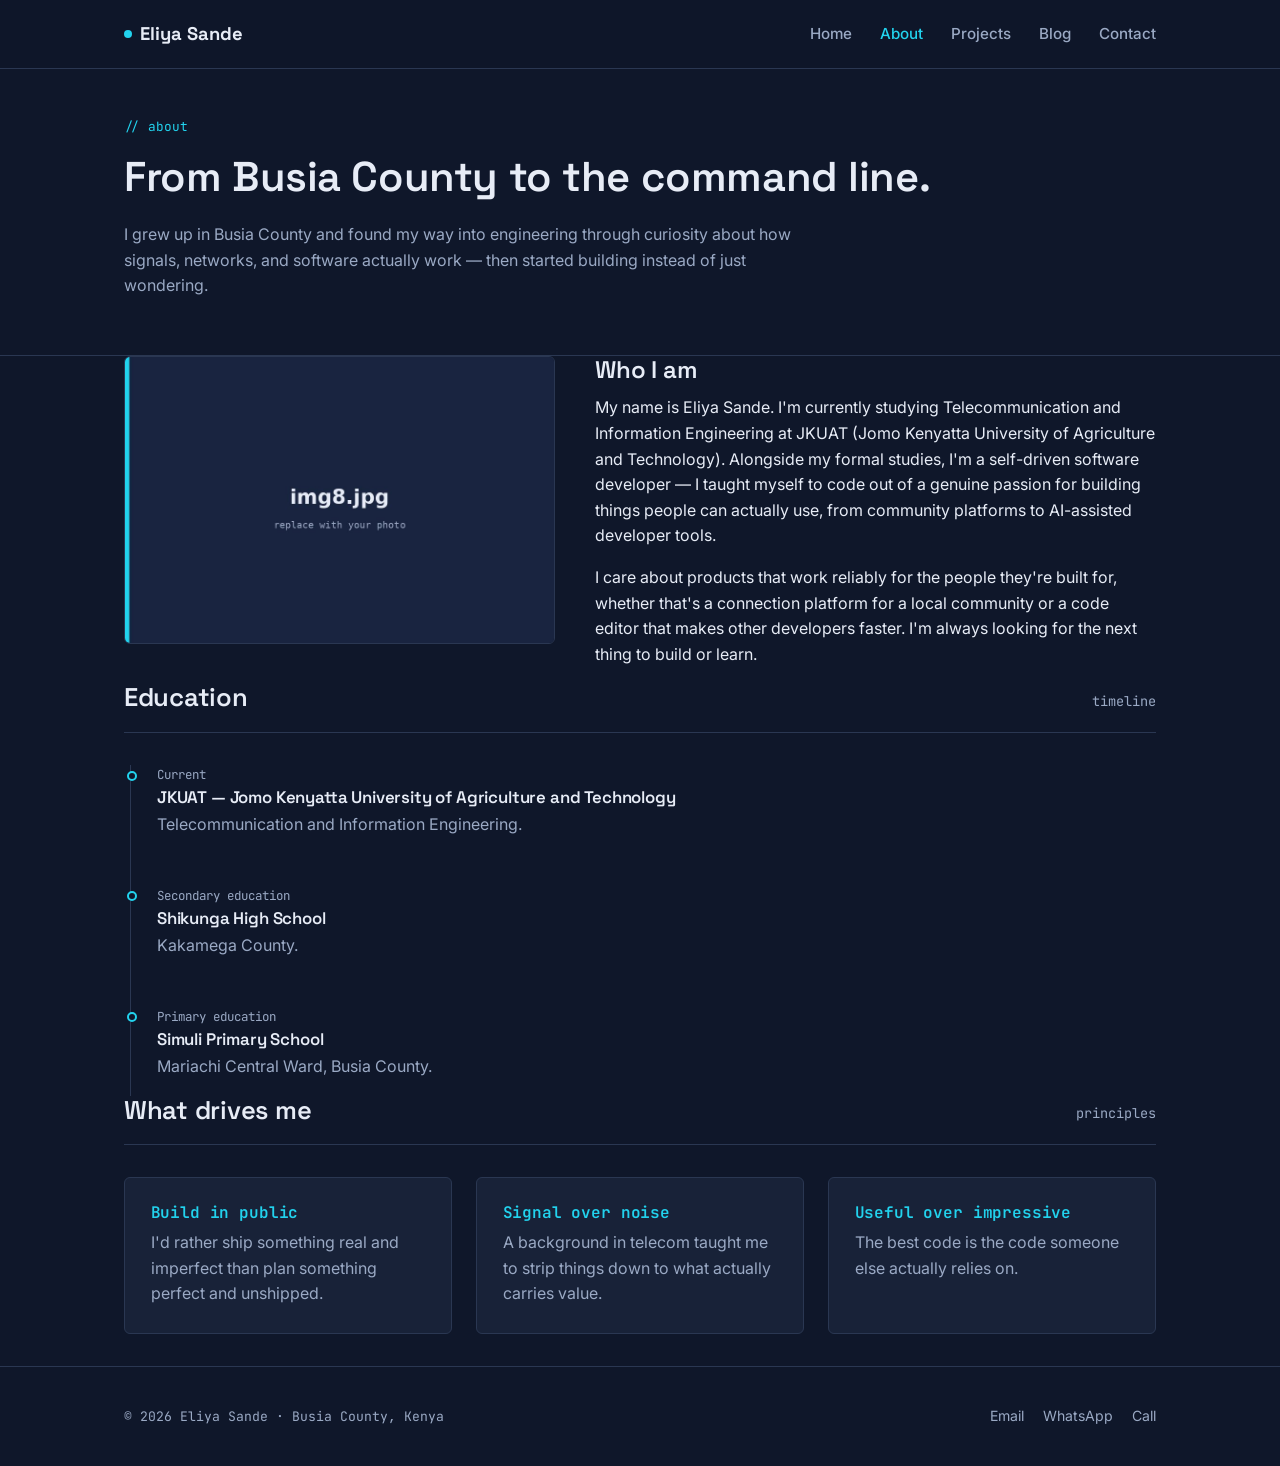
==== about.html @ fcd1281d "Build portfolio, blog, and PWA site" ====
<!DOCTYPE html>
<html lang="en">
<head>
<meta charset="UTF-8">
<meta name="viewport" content="width=device-width, initial-scale=1.0">
<title>About — Eliya Sande</title>
<meta name="description" content="About Eliya Sande: education, background, and passion for coding.">
<meta name="theme-color" content="#0F172A">
<link rel="manifest" href="manifest.json">
<link rel="icon" href="icons/favicon-32.png">
<link rel="apple-touch-icon" href="icons/apple-touch-icon.png">
<link rel="stylesheet" href="css/style.css">
</head>
<body>

<header class="site-header">
  <div class="wrap">
    <a href="index.html" class="brand"><span class="pulse"></span>Eliya Sande</a>
    <button class="nav-toggle" aria-label="Toggle menu" aria-expanded="false">☰</button>
    <nav class="primary-nav">
      <ul>
        <li><a href="index.html">Home</a></li>
        <li><a href="about.html" aria-current="page">About</a></li>
        <li><a href="projects.html">Projects</a></li>
        <li><a href="blog.html">Blog</a></li>
        <li><a href="contact.html">Contact</a></li>
      </ul>
    </nav>
  </div>
</header>

<main>
  <section class="page-hero">
    <div class="wrap">
      <p class="eyebrow">// about</p>
      <h1>From Busia County to the command line.</h1>
      <p class="lede dim">I grew up in Busia County and found my way into engineering through curiosity about how signals, networks, and software actually work — then started building instead of just wondering.</p>
    </div>
  </section>

  <section class="wrap">
    <div class="grid" style="grid-template-columns: 1fr 1.3fr; gap:2.5rem;">
      <div>
        <img src="images/img8.jpg" alt="Eliya Sande" style="border-radius:6px; border:1px solid var(--line);" loading="lazy">
      </div>
      <div>
        <h2>Who I am</h2>
        <p>My name is Eliya Sande. I'm currently studying Telecommunication and Information Engineering at JKUAT (Jomo Kenyatta University of Agriculture and Technology). Alongside my formal studies, I'm a self-driven software developer — I taught myself to code out of a genuine passion for building things people can actually use, from community platforms to AI-assisted developer tools.</p>
        <p>I care about products that work reliably for the people they're built for, whether that's a connection platform for a local community or a code editor that makes other developers faster. I'm always looking for the next thing to build or learn.</p>
      </div>
    </div>
  </section>

  <section class="wrap">
    <div class="section-head">
      <h2>Education</h2>
      <span class="section-num">timeline</span>
    </div>
    <div class="timeline">
      <div class="timeline-item">
        <div class="when">Current</div>
        <h3>JKUAT — Jomo Kenyatta University of Agriculture and Technology</h3>
        <p class="dim">Telecommunication and Information Engineering.</p>
      </div>
      <div class="timeline-item">
        <div class="when">Secondary education</div>
        <h3>Shikunga High School</h3>
        <p class="dim">Kakamega County.</p>
      </div>
      <div class="timeline-item">
        <div class="when">Primary education</div>
        <h3>Simuli Primary School</h3>
        <p class="dim">Mariachi Central Ward, Busia County.</p>
      </div>
    </div>
  </section>

  <section class="wrap">
    <div class="section-head">
      <h2>What drives me</h2>
      <span class="section-num">principles</span>
    </div>
    <div class="grid grid-3">
      <div class="card">
        <h3 class="mono" style="color:var(--cyan); font-size:1rem;">Build in public</h3>
        <p class="dim" style="margin-bottom:0;">I'd rather ship something real and imperfect than plan something perfect and unshipped.</p>
      </div>
      <div class="card">
        <h3 class="mono" style="color:var(--cyan); font-size:1rem;">Signal over noise</h3>
        <p class="dim" style="margin-bottom:0;">A background in telecom taught me to strip things down to what actually carries value.</p>
      </div>
      <div class="card">
        <h3 class="mono" style="color:var(--cyan); font-size:1rem;">Useful over impressive</h3>
        <p class="dim" style="margin-bottom:0;">The best code is the code someone else actually relies on.</p>
      </div>
    </div>
  </section>
</main>

<footer class="site-footer">
  <div class="wrap">
    <span class="copy">© 2026 Eliya Sande · Busia County, Kenya</span>
    <div class="foot-links">
      <a href="mailto:eliyasande65@gmail.com">Email</a>
      <a href="https://wa.me/254714104737" target="_blank" rel="noopener">WhatsApp</a>
      <a href="tel:+254714104737">Call</a>
    </div>
  </div>
</footer>

<div class="install-banner" id="installBanner">
  <p>Install this site as an app for quick offline access.</p>
  <button class="btn btn-primary" id="installBtn">Install</button>
  <button class="install-dismiss" id="installDismiss" aria-label="Dismiss">✕</button>
</div>

<script src="js/main.js"></script>
</body>
</html>
---- css/style.css ----
/* ============================================================
   Eliya Sande — design tokens
   Palette: deep signal-navy base, cyan "carrier wave" accent,
   warm ember accent used sparingly for CTAs.
   Type: Space Grotesk (display) / Inter (body) / JetBrains Mono (data)
   ============================================================ */

@import url('https://fonts.googleapis.com/css2?family=Space+Grotesk:wght@500;600;700&family=Inter:wght@400;500;600&family=JetBrains+Mono:wght@400;500&display=swap');

:root{
  --ink:        #0B1220;
  --navy:       #0F172A;
  --navy-2:     #141E33;
  --panel:      #182238;
  --line:       #2A3752;
  --text:       #E7ECF6;
  --text-dim:   #9AA9C4;
  --cyan:       #22D3EE;
  --cyan-dim:   #0E7490;
  --ember:      #F97316;
  --green:      #34D399;

  --font-display: 'Space Grotesk', sans-serif;
  --font-body: 'Inter', sans-serif;
  --font-mono: 'JetBrains Mono', monospace;

  --max: 1080px;
  --radius: 6px;
}

*, *::before, *::after{ box-sizing: border-box; }

html{ scroll-behavior: smooth; }

body{
  margin:0;
  background: var(--navy);
  color: var(--text);
  font-family: var(--font-body);
  font-size: 16px;
  line-height: 1.6;
  -webkit-font-smoothing: antialiased;
}

img{ max-width:100%; display:block; }

a{ color: var(--cyan); text-decoration: none; }
a:hover{ text-decoration: underline; }

h1,h2,h3,h4{
  font-family: var(--font-display);
  font-weight: 600;
  line-height: 1.15;
  margin: 0 0 .5em;
  letter-spacing: -0.01em;
}

p{ margin: 0 0 1em; max-width: 68ch; color: var(--text); }
.dim{ color: var(--text-dim); }

.mono{ font-family: var(--font-mono); }

.wrap{
  max-width: var(--max);
  margin: 0 auto;
  padding: 0 24px;
}

:focus-visible{
  outline: 2px solid var(--cyan);
  outline-offset: 3px;
}

@media (prefers-reduced-motion: reduce){
  *{ animation-duration: 0.001ms !important; animation-iteration-count: 1 !important; transition-duration: 0.001ms !important; scroll-behavior: auto !important; }
}

/* ---------------- Header / Nav ---------------- */
.site-header{
  border-bottom: 1px solid var(--line);
  position: sticky;
  top: 0;
  background: rgba(15, 23, 42, 0.9);
  backdrop-filter: blur(8px);
  z-index: 50;
}
.site-header .wrap{
  display:flex;
  align-items:center;
  justify-content:space-between;
  height: 68px;
}
.brand{
  font-family: var(--font-display);
  font-weight: 700;
  font-size: 1.15rem;
  color: var(--text);
  display:flex;
  align-items:center;
  gap:.5rem;
}
.brand:hover{ text-decoration:none; }
.brand .pulse{
  width:8px; height:8px; border-radius:50%;
  background: var(--cyan);
  box-shadow: 0 0 0 0 rgba(34,211,238,.6);
  animation: pulse 2.4s infinite;
}
@keyframes pulse{
  0%{ box-shadow: 0 0 0 0 rgba(34,211,238,.5); }
  70%{ box-shadow: 0 0 0 8px rgba(34,211,238,0); }
  100%{ box-shadow: 0 0 0 0 rgba(34,211,238,0); }
}
nav.primary-nav ul{
  list-style:none;
  display:flex;
  gap: 1.75rem;
  margin:0; padding:0;
}
nav.primary-nav a{
  color: var(--text-dim);
  font-size: .95rem;
  font-weight: 500;
}
nav.primary-nav a:hover, nav.primary-nav a[aria-current="page"]{
  color: var(--text);
  text-decoration:none;
}
nav.primary-nav a[aria-current="page"]{
  color: var(--cyan);
}
.nav-toggle{
  display:none;
  background:none;
  border:1px solid var(--line);
  border-radius: var(--radius);
  color: var(--text);
  width:40px; height:40px;
  font-size: 1.2rem;
  cursor:pointer;
}

@media (max-width: 720px){
  nav.primary-nav{
    position:absolute;
    top:68px; left:0; right:0;
    background: var(--navy-2);
    border-bottom: 1px solid var(--line);
    display:none;
  }
  nav.primary-nav.open{ display:block; }
  nav.primary-nav ul{
    flex-direction:column;
    padding: 1rem 24px 1.5rem;
    gap: 1rem;
  }
  .nav-toggle{ display:block; }
}

/* ---------------- Buttons ---------------- */
.btn{
  display:inline-flex;
  align-items:center;
  gap:.5rem;
  padding: .7rem 1.2rem;
  border-radius: var(--radius);
  font-weight: 600;
  font-size: .95rem;
  border: 1px solid transparent;
  cursor:pointer;
}
.btn:hover{ text-decoration:none; }
.btn-primary{
  background: var(--cyan);
  color: #04222B;
}
.btn-primary:hover{ background:#3fdcf5; }
.btn-outline{
  border-color: var(--line);
  color: var(--text);
}
.btn-outline:hover{ border-color: var(--cyan); color: var(--cyan); }
.btn-ember{
  background: var(--ember);
  color: #2B1200;
}
.btn-ember:hover{ background:#fb8b3d; }

/* ---------------- Hero ---------------- */
.hero{
  padding: 4.5rem 0 3.5rem;
  border-bottom: 1px solid var(--line);
  position:relative;
  overflow:hidden;
}
.hero .wrap{
  display:grid;
  grid-template-columns: 1.1fr .9fr;
  gap: 3rem;
  align-items:center;
}
.eyebrow{
  font-family: var(--font-mono);
  font-size: .8rem;
  color: var(--cyan);
  margin-bottom: 1rem;
}
.hero h1{
  font-size: clamp(2.1rem, 4.5vw, 3.2rem);
}
.hero .lede{
  font-size: 1.1rem;
  color: var(--text-dim);
  max-width: 46ch;
}
.hero-actions{
  display:flex;
  gap: .9rem;
  flex-wrap:wrap;
  margin-top: 1.6rem;
}
.hero-wave{
  width:100%;
  height:auto;
}
@media (max-width: 820px){
  .hero .wrap{ grid-template-columns: 1fr; }
  .hero-visual{ order:-1; }
}

/* ---------------- Sections ---------------- */
section{ padding: 3.5rem 0; }
.section-head{
  display:flex;
  justify-content:space-between;
  align-items:flex-end;
  gap:1rem;
  margin-bottom: 2rem;
  border-bottom: 1px solid var(--line);
  padding-bottom: 1.2rem;
}
.section-head h2{ margin:0; font-size: 1.6rem; }
.section-num{
  font-family: var(--font-mono);
  color: var(--text-dim);
  font-size: .85rem;
}

/* ---------------- Cards / grid ---------------- */
.grid{
  display:grid;
  gap: 1.5rem;
}
.grid-3{ grid-template-columns: repeat(3, 1fr); }
.grid-2{ grid-template-columns: repeat(2, 1fr); }
@media (max-width: 820px){
  .grid-3, .grid-2{ grid-template-columns: 1fr; }
}

.card{
  border: 1px solid var(--line);
  border-radius: var(--radius);
  background: var(--panel);
  padding: 1.6rem;
}

.project-card{
  border: 1px solid var(--line);
  border-radius: var(--radius);
  background: var(--panel);
  overflow:hidden;
  display:flex;
  flex-direction:column;
}
.project-card img{
  aspect-ratio: 16/9;
  object-fit: cover;
  border-bottom: 1px solid var(--line);
  background: var(--navy-2);
}
.project-card .body{ padding: 1.4rem; display:flex; flex-direction:column; gap:.6rem; flex:1; }
.tag-row{ display:flex; flex-wrap:wrap; gap:.4rem; margin: .4rem 0 .2rem; }
.tag{
  font-family: var(--font-mono);
  font-size: .72rem;
  color: var(--cyan);
  border: 1px solid var(--cyan-dim);
  border-radius: 4px;
  padding: .15rem .5rem;
}
.status{
  font-family: var(--font-mono);
  font-size: .72rem;
  color: var(--green);
  display:flex; align-items:center; gap:.4rem;
}
.status::before{
  content:"";
  width:6px; height:6px; border-radius:50%;
  background: var(--green);
}

/* ---------------- Gallery ---------------- */
.gallery{
  display:grid;
  grid-template-columns: repeat(5, 1fr);
  gap: 10px;
}
.gallery img{
  width:100%; height: 140px;
  object-fit: cover;
  border-radius: 4px;
  border: 1px solid var(--line);
  background: var(--navy-2);
}
@media (max-width: 720px){
  .gallery{ grid-template-columns: repeat(2, 1fr); }
}

/* ---------------- Timeline (about) ---------------- */
.timeline{
  border-left: 1px solid var(--line);
  margin-left: .4rem;
  padding-left: 1.6rem;
  display:flex;
  flex-direction:column;
  gap: 2rem;
}
.timeline-item{ position:relative; }
.timeline-item::before{
  content:"";
  position:absolute;
  left: -1.85rem;
  top: .35rem;
  width:10px; height:10px;
  border-radius:50%;
  background: var(--navy);
  border: 2px solid var(--cyan);
}
.timeline-item .when{
  font-family: var(--font-mono);
  font-size: .78rem;
  color: var(--text-dim);
}
.timeline-item h3{ font-size: 1.05rem; margin: .2rem 0 .3rem; }

/* ---------------- Blog ---------------- */
.post-list{ display:flex; flex-direction:column; }
.post-row{
  display:grid;
  grid-template-columns: 130px 1fr;
  gap: 1.4rem;
  padding: 1.6rem 0;
  border-bottom: 1px solid var(--line);
}
.post-row:first-child{ padding-top:0; }
.post-row .date{
  font-family: var(--font-mono);
  color: var(--text-dim);
  font-size: .82rem;
  padding-top: .2rem;
}
.post-row h3{ margin: 0 0 .4rem; font-size: 1.25rem; }
.post-full{
  border-bottom: 1px solid var(--line);
  padding-bottom: 2.5rem;
  margin-bottom: 2.5rem;
}
.post-full:last-child{ border-bottom:none; margin-bottom:0; padding-bottom:0; }

/* ---------------- Contact ---------------- */
.contact-grid{
  display:grid;
  grid-template-columns: repeat(3, 1fr);
  gap: 1.4rem;
}
@media (max-width: 820px){ .contact-grid{ grid-template-columns: 1fr; } }
.contact-card{
  border: 1px solid var(--line);
  border-radius: var(--radius);
  padding: 1.6rem;
  background: var(--panel);
  display:flex;
  flex-direction:column;
  gap: .6rem;
}
.contact-card .icon{
  width: 38px; height:38px;
  display:flex; align-items:center; justify-content:center;
  border-radius: 50%;
  border: 1px solid var(--cyan-dim);
  color: var(--cyan);
  font-family: var(--font-mono);
  font-size: 1.1rem;
}
.contact-card h3{ font-size: 1.05rem; margin: .2rem 0 0; }
.contact-card a{ font-weight:600; }

form.inquiry{
  display:grid;
  gap: 1rem;
  max-width: 560px;
}
form.inquiry label{
  display:block;
  font-size: .85rem;
  color: var(--text-dim);
  margin-bottom: .35rem;
}
form.inquiry input, form.inquiry textarea{
  width:100%;
  background: var(--navy-2);
  border: 1px solid var(--line);
  border-radius: var(--radius);
  color: var(--text);
  padding: .7rem .8rem;
  font-family: var(--font-body);
  font-size: .95rem;
}
form.inquiry input:focus, form.inquiry textarea:focus{
  outline: none;
  border-color: var(--cyan);
}
.form-note{ font-size: .82rem; color: var(--text-dim); margin-top:.5rem; }

/* ---------------- PWA install banner ---------------- */
.install-banner{
  position: fixed;
  left: 16px; right: 16px; bottom: 16px;
  max-width: 480px;
  margin: 0 auto;
  background: var(--panel);
  border: 1px solid var(--cyan-dim);
  border-radius: var(--radius);
  padding: 1rem 1.1rem;
  display:none;
  align-items:center;
  gap: .9rem;
  z-index: 100;
  box-shadow: 0 12px 30px rgba(0,0,0,.35);
}
.install-banner.show{ display:flex; }
.install-banner p{ margin:0; font-size: .88rem; flex:1; }
.install-banner button{ flex-shrink:0; }
.install-dismiss{
  background:none; border:none; color: var(--text-dim);
  font-size: 1rem; cursor:pointer; padding: .2rem .4rem;
}

/* ---------------- Footer ---------------- */
footer.site-footer{
  border-top: 1px solid var(--line);
  padding: 2.4rem 0;
  margin-top: 2rem;
}
footer.site-footer .wrap{
  display:flex;
  justify-content:space-between;
  align-items:center;
  flex-wrap:wrap;
  gap: 1rem;
}
footer .foot-links{
  display:flex;
  gap: 1.2rem;
}
footer .foot-links a{ color: var(--text-dim); font-size: .88rem; }
footer .copy{ color: var(--text-dim); font-size: .82rem; font-family: var(--font-mono); }

.page-hero{
  padding: 3rem 0 2.5rem;
  border-bottom: 1px solid var(--line);
}
.page-hero h1{ font-size: clamp(1.8rem, 4vw, 2.6rem); }
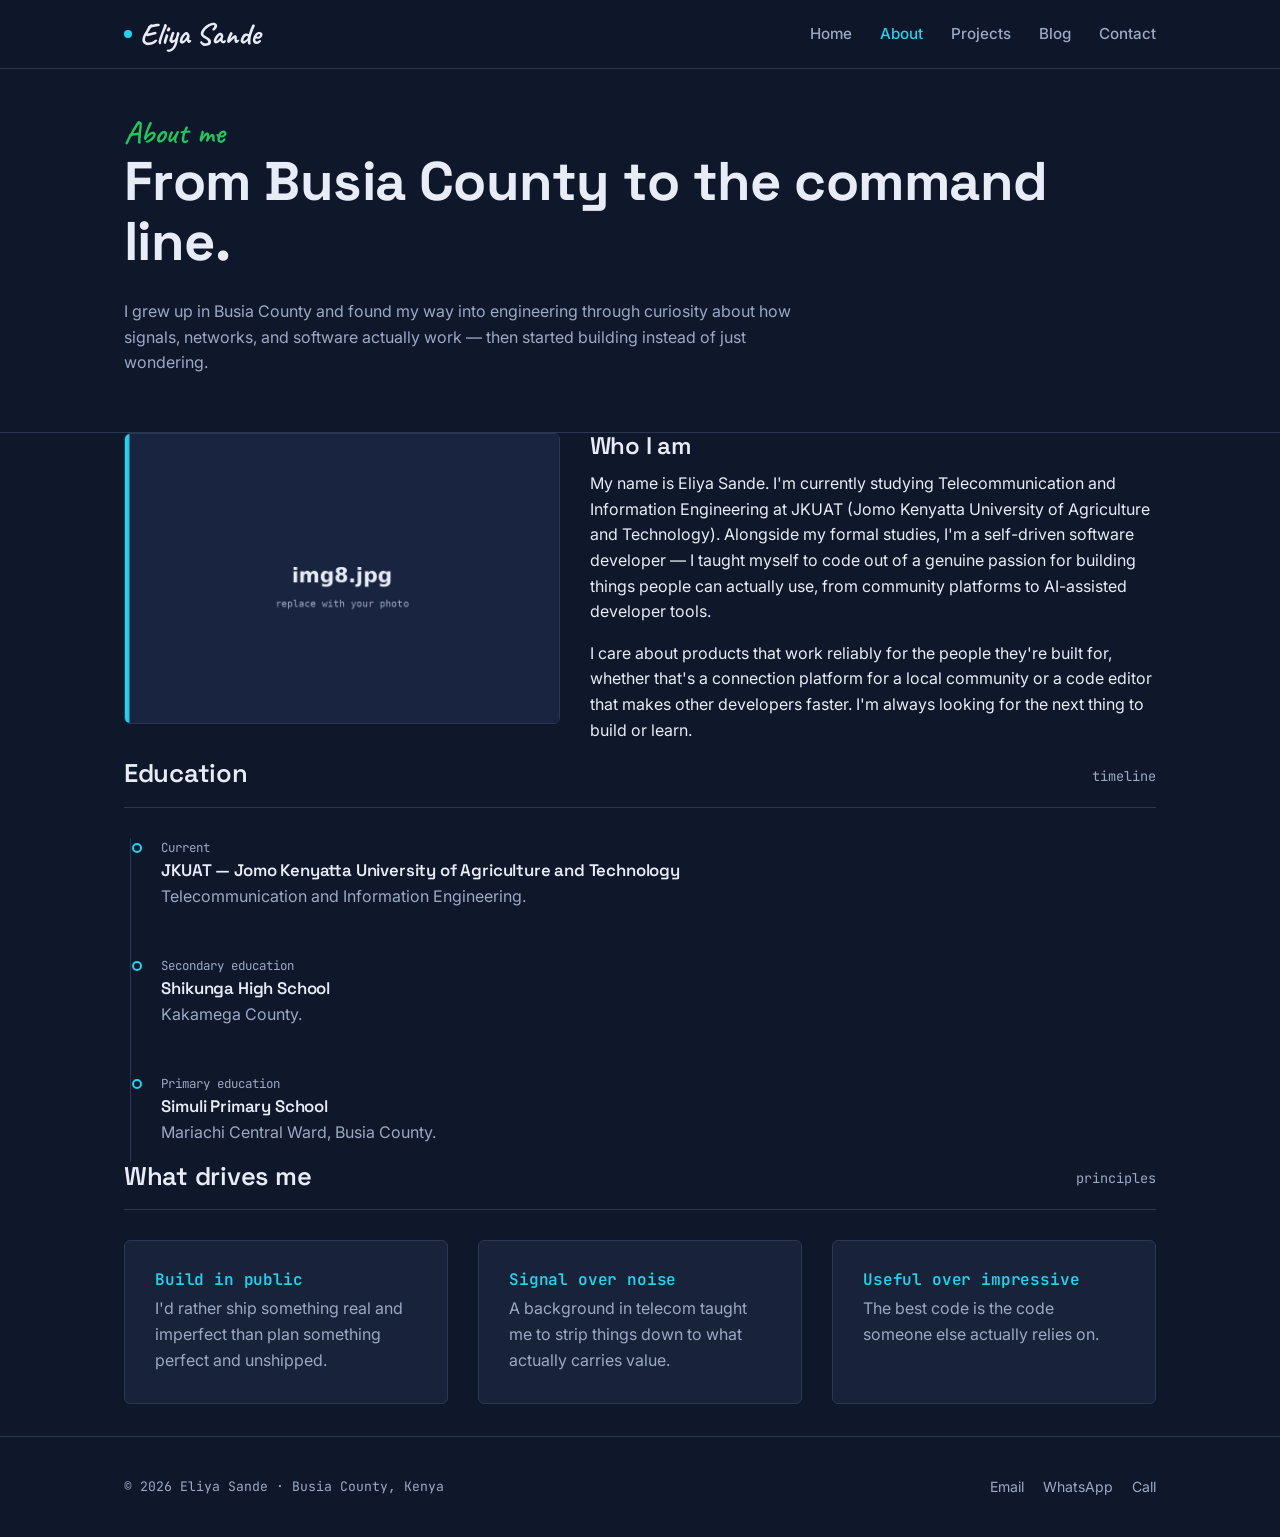
==== commit d3f74e9b: "Redesign: remove eyebrow labels, professional headings with handwritten accent, green pill buttons, " ====
--- a/about.html
+++ b/about.html
@@ -32,14 +32,14 @@
 <main>
   <section class="page-hero">
     <div class="wrap">
-      <p class="eyebrow">// about</p>
+      <p class="hand-tag">About me</p>
       <h1>From Busia County to the command line.</h1>
       <p class="lede dim">I grew up in Busia County and found my way into engineering through curiosity about how signals, networks, and software actually work — then started building instead of just wondering.</p>
     </div>
   </section>
 
   <section class="wrap">
-    <div class="grid" style="grid-template-columns: 1fr 1.3fr; gap:2.5rem;">
+    <div class="grid" style="grid-template-columns: 1fr 1.3fr; gap:30px;">
       <div>
         <img src="images/img8.jpg" alt="Eliya Sande" style="border-radius:6px; border:1px solid var(--line);" loading="lazy">
       </div>
--- a/css/style.css
+++ b/css/style.css
@@ -5,7 +5,7 @@
    Type: Space Grotesk (display) / Inter (body) / JetBrains Mono (data)
    ============================================================ */
 
-@import url('https://fonts.googleapis.com/css2?family=Space+Grotesk:wght@500;600;700&family=Inter:wght@400;500;600&family=JetBrains+Mono:wght@400;500&display=swap');
+@import url('https://fonts.googleapis.com/css2?family=Space+Grotesk:wght@500;600;700&family=Inter:wght@400;500;600&family=JetBrains+Mono:wght@400;500&family=Caveat:wght@600;700&display=swap');
 
 :root{
   --ink:        #0B1220;
@@ -18,14 +18,19 @@
   --cyan:       #22D3EE;
   --cyan-dim:   #0E7490;
   --ember:      #F97316;
-  --green:      #34D399;
+  --green:      #22C55E;
+  --green-dark: #16A34A;
+  --green-soft: rgba(34,197,94,.12);
 
   --font-display: 'Space Grotesk', sans-serif;
   --font-body: 'Inter', sans-serif;
   --font-mono: 'JetBrains Mono', monospace;
+  --font-hand: 'Caveat', cursive;
 
   --max: 1080px;
   --radius: 6px;
+  --radius-btn: 999px;
+  --space: 30px;
 }
 
 *, *::before, *::after{ box-sizing: border-box; }
@@ -50,9 +55,19 @@
 h1,h2,h3,h4{
   font-family: var(--font-display);
   font-weight: 600;
-  line-height: 1.15;
+  line-height: 1.1;
   margin: 0 0 .5em;
   letter-spacing: -0.01em;
+}
+h1{ font-weight: 700; }
+
+.hand-tag{
+  font-family: var(--font-hand);
+  font-size: 2rem;
+  font-weight: 600;
+  color: var(--green);
+  margin: 0 0 .2rem;
+  line-height: 1;
 }
 
 p{ margin: 0 0 1em; max-width: 68ch; color: var(--text); }
@@ -91,9 +106,9 @@
   height: 68px;
 }
 .brand{
-  font-family: var(--font-display);
+  font-family: var(--font-hand);
   font-weight: 700;
-  font-size: 1.15rem;
+  font-size: 1.9rem;
   color: var(--text);
   display:flex;
   align-items:center;
@@ -162,8 +177,8 @@
   display:inline-flex;
   align-items:center;
   gap:.5rem;
-  padding: .7rem 1.2rem;
-  border-radius: var(--radius);
+  padding: .85rem 1.8rem;
+  border-radius: var(--radius-btn);
   font-weight: 600;
   font-size: .95rem;
   border: 1px solid transparent;
@@ -171,20 +186,21 @@
 }
 .btn:hover{ text-decoration:none; }
 .btn-primary{
-  background: var(--cyan);
-  color: #04222B;
-}
-.btn-primary:hover{ background:#3fdcf5; }
+  background: var(--green);
+  color: #06280F;
+}
+.btn-primary:hover{ background: var(--green-dark); }
 .btn-outline{
-  border-color: var(--line);
-  color: var(--text);
-}
-.btn-outline:hover{ border-color: var(--cyan); color: var(--cyan); }
+  border-color: var(--green);
+  color: var(--green);
+  background: var(--green-soft);
+}
+.btn-outline:hover{ background: var(--green); color: #06280F; }
 .btn-ember{
-  background: var(--ember);
-  color: #2B1200;
-}
-.btn-ember:hover{ background:#fb8b3d; }
+  background: var(--green-dark);
+  color: #06280F;
+}
+.btn-ember:hover{ background: var(--green); }
 
 /* ---------------- Hero ---------------- */
 .hero{
@@ -196,17 +212,11 @@
 .hero .wrap{
   display:grid;
   grid-template-columns: 1.1fr .9fr;
-  gap: 3rem;
-  align-items:center;
-}
-.eyebrow{
-  font-family: var(--font-mono);
-  font-size: .8rem;
-  color: var(--cyan);
-  margin-bottom: 1rem;
+  gap: var(--space);
+  align-items:center;
 }
 .hero h1{
-  font-size: clamp(2.1rem, 4.5vw, 3.2rem);
+  font-size: clamp(2.6rem, 5.5vw, 4rem);
 }
 .hero .lede{
   font-size: 1.1rem;
@@ -215,9 +225,9 @@
 }
 .hero-actions{
   display:flex;
-  gap: .9rem;
+  gap: var(--space);
   flex-wrap:wrap;
-  margin-top: 1.6rem;
+  margin-top: var(--space);
 }
 .hero-wave{
   width:100%;
@@ -229,13 +239,13 @@
 }
 
 /* ---------------- Sections ---------------- */
-section{ padding: 3.5rem 0; }
+section{ padding: var(--space) 0; margin: 0; }
 .section-head{
   display:flex;
   justify-content:space-between;
   align-items:flex-end;
-  gap:1rem;
-  margin-bottom: 2rem;
+  gap: var(--space);
+  margin-bottom: var(--space);
   border-bottom: 1px solid var(--line);
   padding-bottom: 1.2rem;
 }
@@ -249,7 +259,7 @@
 /* ---------------- Cards / grid ---------------- */
 .grid{
   display:grid;
-  gap: 1.5rem;
+  gap: var(--space);
 }
 .grid-3{ grid-template-columns: repeat(3, 1fr); }
 .grid-2{ grid-template-columns: repeat(2, 1fr); }
@@ -261,7 +271,7 @@
   border: 1px solid var(--line);
   border-radius: var(--radius);
   background: var(--panel);
-  padding: 1.6rem;
+  padding: var(--space);
 }
 
 .project-card{
@@ -278,7 +288,7 @@
   border-bottom: 1px solid var(--line);
   background: var(--navy-2);
 }
-.project-card .body{ padding: 1.4rem; display:flex; flex-direction:column; gap:.6rem; flex:1; }
+.project-card .body{ padding: var(--space); display:flex; flex-direction:column; gap:.6rem; flex:1; }
 .tag-row{ display:flex; flex-wrap:wrap; gap:.4rem; margin: .4rem 0 .2rem; }
 .tag{
   font-family: var(--font-mono);
@@ -304,7 +314,7 @@
 .gallery{
   display:grid;
   grid-template-columns: repeat(5, 1fr);
-  gap: 10px;
+  gap: var(--space);
 }
 .gallery img{
   width:100%; height: 140px;
@@ -321,10 +331,10 @@
 .timeline{
   border-left: 1px solid var(--line);
   margin-left: .4rem;
-  padding-left: 1.6rem;
+  padding-left: var(--space);
   display:flex;
   flex-direction:column;
-  gap: 2rem;
+  gap: var(--space);
 }
 .timeline-item{ position:relative; }
 .timeline-item::before{
@@ -372,13 +382,13 @@
 .contact-grid{
   display:grid;
   grid-template-columns: repeat(3, 1fr);
-  gap: 1.4rem;
+  gap: var(--space);
 }
 @media (max-width: 820px){ .contact-grid{ grid-template-columns: 1fr; } }
 .contact-card{
   border: 1px solid var(--line);
   border-radius: var(--radius);
-  padding: 1.6rem;
+  padding: var(--space);
   background: var(--panel);
   display:flex;
   flex-direction:column;
@@ -398,7 +408,7 @@
 
 form.inquiry{
   display:grid;
-  gap: 1rem;
+  gap: var(--space);
   max-width: 560px;
 }
 form.inquiry label{
@@ -458,7 +468,7 @@
   justify-content:space-between;
   align-items:center;
   flex-wrap:wrap;
-  gap: 1rem;
+  gap: var(--space);
 }
 footer .foot-links{
   display:flex;
@@ -471,4 +481,4 @@
   padding: 3rem 0 2.5rem;
   border-bottom: 1px solid var(--line);
 }
-.page-hero h1{ font-size: clamp(1.8rem, 4vw, 2.6rem); }
+.page-hero h1{ font-size: clamp(2.4rem, 5vw, 3.4rem); }
